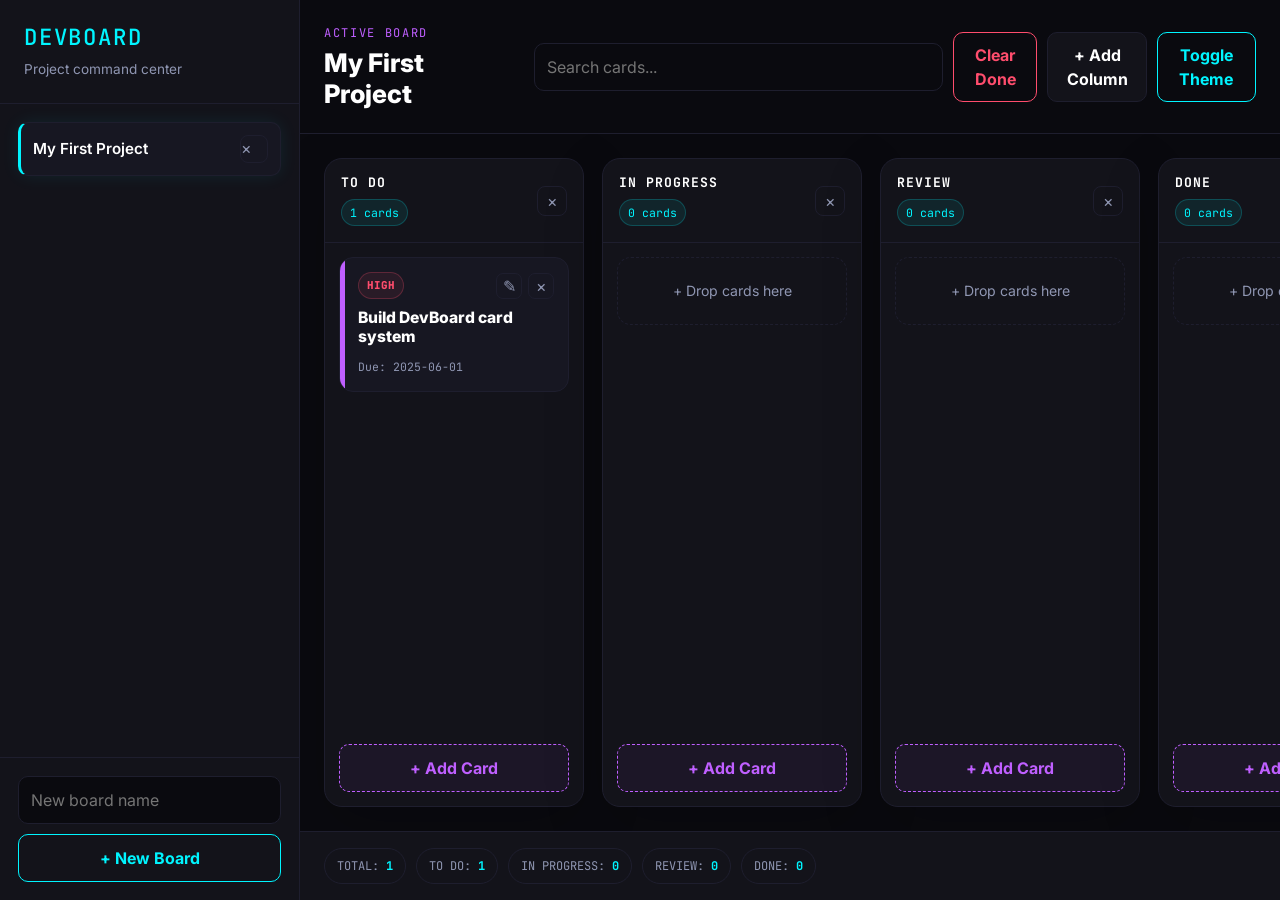
==== index.html @ eec7e01c "Build DevBoard project management app" ====
<!DOCTYPE html>
<html lang="en">
<head>
  <meta charset="UTF-8">
  <meta name="viewport" content="width=device-width, initial-scale=1.0">

  <title>DevBoard</title>

  <link
    href="https://cdn.jsdelivr.net/npm/bootstrap@5.3.8/dist/css/bootstrap.min.css"
    rel="stylesheet"
  >

  <link rel="preconnect" href="https://fonts.googleapis.com">
  <link rel="preconnect" href="https://fonts.gstatic.com" crossorigin>

  <link href="https://fonts.googleapis.com/css2?family=Inter:wght@400;500;600;700;800&family=JetBrains+Mono:wght@400;500;700&display=swap" rel="stylesheet">

  <link rel="stylesheet" href="devboard-styles.css">
</head>

<body>

  <div class="app-layout">

    <aside class="sidebar">
      <div class="sidebar-header">
        <h1>DEVBOARD</h1>
        <p>Project command center</p>
      </div>

      <div id="boardList" class="board-list"></div>

      <div class="sidebar-footer">
        <input id="newBoardInput" class="new-board-input" type="text" placeholder="New board name">

        <button id="newBoardBtn" class="new-board-btn">
          + New Board
        </button>
      </div>
    </aside>

    <main class="main-content">

      <header class="top-bar">

        <div>
          <p class="eyebrow">ACTIVE BOARD</p>
          <h2 id="activeBoardTitle">Project Board</h2>
        </div>

        <div class="top-actions">
          <input id="searchInput" class="search-input" type="search" placeholder="Search cards...">

          <button id="clearDoneBtn" class="danger-btn">
            Clear Done
          </button>

          <button id="addColumnBtn" class="secondary-btn">
            + Add Column
          </button>

          <button id="themeToggleBtn" class="theme-btn">
            Toggle Theme
          </button>
        </div>

      </header>

      <section id="boardContainer" class="board-container"></section>

      <section id="statsBar" class="stats-bar"></section>

    </main>

  </div>

  <script src="devboard-script.js"></script>

</body>
</html>
---- devboard-styles.css ----
:root {
  --bg: #0a0a0f;
  --surface: #13131a;
  --surface-soft: #171722;
  --border: #1e1e2e;
  --text: #ffffff;
  --muted: #8f96b2;
  --accent-cyan: #00f5ff;
  --accent-purple: #bf5fff;
  --danger: #ff4d6d;
  --low: #39ff88;
  --medium: #ffcc4d;
  --high: #ff4d6d;
}

html.light-theme {
  --bg: #f5f7fb;
  --surface: #ffffff;
  --surface-soft: #eef1f8;
  --border: #d8dbe5;
  --text: #121212;
  --muted: #6d7285;
  --accent-cyan: #0099aa;
  --accent-purple: #8a3cff;
  --danger: #d9274c;
  --low: #178b4b;
  --medium: #b77900;
  --high: #d9274c;
}

* {
  margin: 0;
  padding: 0;
  box-sizing: border-box;
}

body {
  min-height: 100vh;
  background: var(--bg);
  color: var(--text);
  font-family: "Inter", sans-serif;
}

.app-layout {
  display: flex;
  min-height: 100vh;
}

.sidebar {
  width: 300px;
  background: var(--surface);
  border-right: 1px solid var(--border);
  display: flex;
  flex-direction: column;
}

.sidebar-header {
  padding: 24px;
  border-bottom: 1px solid var(--border);
}

.sidebar-header h1 {
  margin: 0;
  color: var(--accent-cyan);
  font-family: "JetBrains Mono", monospace;
  font-size: 1.4rem;
  letter-spacing: 0.08em;
}

.sidebar-header p {
  margin-top: 8px;
  margin-bottom: 0;
  color: var(--muted);
  font-size: 0.85rem;
}

.board-list {
  flex: 1;
  padding: 18px;
  display: flex;
  flex-direction: column;
  gap: 10px;
}

.board-item {
  width: 100%;
  display: flex;
  align-items: center;
  justify-content: space-between;
  gap: 10px;
  padding: 12px;
  background: transparent;
  color: var(--muted);
  border: 1px solid transparent;
  border-left: 3px solid transparent;
  border-radius: 10px;
  text-align: left;
  cursor: pointer;
  transition: 0.2s ease;
}

.board-item:hover,
.board-item.active {
  background: var(--surface-soft);
  color: var(--text);
}

.board-item.active {
  border-color: var(--border);
  border-left-color: var(--accent-cyan);
  box-shadow: 0 0 18px rgba(0, 245, 255, 0.08);
}

.board-name {
  flex: 1;
  font-size: 0.95rem;
  font-weight: 600;
}

.delete-board-btn,
.delete-column-btn,
.card-action-btn {
  border: 1px solid var(--border);
  background: transparent;
  color: var(--muted);
  cursor: pointer;
}

.delete-board-btn {
  width: 28px;
  height: 28px;
  border-radius: 8px;
}

.delete-column-btn {
  width: 30px;
  height: 30px;
  border-radius: 8px;
}

.card-action-btn {
  width: 26px;
  height: 26px;
  border-radius: 7px;
}

.delete-board-btn:hover,
.delete-column-btn:hover,
.card-delete-btn:hover {
  color: var(--danger);
  border-color: var(--danger);
}

.sidebar-footer {
  padding: 18px;
  border-top: 1px solid var(--border);
}

.new-board-input,
.search-input,
.card-form input,
.card-form textarea,
.card-form select {
  width: 100%;
  padding: 11px 12px;
  background: var(--bg);
  color: var(--text);
  border: 1px solid var(--border);
  border-radius: 10px;
  outline: none;
}

.new-board-input:focus,
.search-input:focus,
.card-form input:focus,
.card-form textarea:focus,
.card-form select:focus {
  border-color: var(--accent-cyan);
  box-shadow: 0 0 14px rgba(0, 245, 255, 0.15);
}

.search-input {
  min-width: 220px;
}

.card-form textarea {
  min-height: 90px;
  resize: vertical;
}

.new-board-btn,
.secondary-btn,
.theme-btn,
.danger-btn,
.add-card-btn,
.form-save-btn,
.form-cancel-btn {
  border-radius: 10px;
  font-weight: 700;
  cursor: pointer;
  transition: 0.2s ease;
}

.new-board-btn {
  width: 100%;
  margin-top: 10px;
  padding: 11px 14px;
  border: 1px solid var(--accent-cyan);
  background: transparent;
  color: var(--accent-cyan);
}

.main-content {
  min-width: 0;
  flex: 1;
  display: flex;
  flex-direction: column;
}

.top-bar {
  display: flex;
  justify-content: space-between;
  align-items: center;
  gap: 18px;
  padding: 24px;
  border-bottom: 1px solid var(--border);
}

.eyebrow {
  margin-bottom: 6px;
  color: var(--accent-purple);
  font-family: "JetBrains Mono", monospace;
  font-size: 0.75rem;
  letter-spacing: 0.14em;
}

.top-bar h2 {
  margin: 0;
  font-size: 1.6rem;
  font-weight: 800;
}

.top-actions {
  display: flex;
  align-items: center;
  gap: 10px;
}

.theme-btn {
  border: 1px solid var(--accent-cyan);
  background: transparent;
  color: var(--accent-cyan);
  padding: 10px 18px;
}

.secondary-btn {
  border: 1px solid var(--border);
  background: var(--surface);
  color: var(--text);
  padding: 10px 18px;
}

.danger-btn {
  border: 1px solid var(--danger);
  background: transparent;
  color: var(--danger);
  padding: 10px 18px;
}

.new-board-btn:hover,
.theme-btn:hover,
.secondary-btn:hover {
  box-shadow: 0 0 15px rgba(0, 245, 255, 0.35);
}

.danger-btn:hover {
  box-shadow: 0 0 15px rgba(255, 77, 109, 0.28);
}

.board-container {
  flex: 1;
  padding: 24px;
  display: grid;
  grid-template-columns: repeat(4, minmax(260px, 1fr));
  gap: 18px;
  overflow-x: auto;
}

.board-column {
  min-height: 420px;
  background: var(--surface);
  border: 1px solid var(--border);
  border-radius: 18px;
  display: flex;
  flex-direction: column;
  box-shadow: 0 20px 60px rgba(0, 0, 0, 0.18);
  transition: 0.2s ease;
}

.board-column.drag-over {
  border: 1px dashed var(--accent-cyan);
  box-shadow: 0 0 24px rgba(0, 245, 255, 0.18);
}

.column-header {
  padding: 16px;
  display: flex;
  align-items: center;
  justify-content: space-between;
  gap: 10px;
  border-bottom: 1px solid var(--border);
}

.column-title {
  margin: 0;
  color: var(--text);
  font-family: "JetBrains Mono", monospace;
  font-size: 0.82rem;
  font-weight: 700;
  letter-spacing: 0.08em;
  text-transform: uppercase;
}

.column-count {
  display: inline-flex;
  margin-top: 8px;
  padding: 4px 8px;
  color: var(--accent-cyan);
  background: rgba(0, 245, 255, 0.08);
  border: 1px solid rgba(0, 245, 255, 0.2);
  border-radius: 999px;
  font-family: "JetBrains Mono", monospace;
  font-size: 0.72rem;
}

.card-list {
  flex: 1;
  padding: 14px;
  display: flex;
  flex-direction: column;
  gap: 12px;
}

.empty-column-text {
  padding: 22px 14px;
  color: var(--muted);
  border: 1px dashed var(--border);
  border-radius: 14px;
  font-size: 0.88rem;
  text-align: center;
}

.dev-card {
  position: relative;
  padding: 14px 14px 14px 18px;
  background: var(--surface-soft);
  border: 1px solid var(--border);
  border-radius: 14px;
  overflow: hidden;
  transition: 0.2s ease;
  cursor: grab;
}

.dev-card:active {
  cursor: grabbing;
}

.dev-card.dragging {
  opacity: 0.4;
}

.dev-card.search-dimmed {
  opacity: 0.25;
  filter: grayscale(1);
}

.dev-card:hover {
  transform: translateY(-2px);
  box-shadow: 0 14px 28px rgba(0, 0, 0, 0.22);
}

.card-color-bar {
  position: absolute;
  top: 0;
  left: 0;
  width: 5px;
  height: 100%;
}

.card-top-row {
  display: flex;
  align-items: center;
  justify-content: space-between;
  gap: 8px;
  margin-bottom: 10px;
}

.priority-badge {
  padding: 4px 8px;
  border-radius: 999px;
  font-family: "JetBrains Mono", monospace;
  font-size: 0.68rem;
  font-weight: 800;
}

.priority-low {
  color: var(--low);
  background: rgba(57, 255, 136, 0.08);
  border: 1px solid rgba(57, 255, 136, 0.2);
}

.priority-medium {
  color: var(--medium);
  background: rgba(255, 204, 77, 0.08);
  border: 1px solid rgba(255, 204, 77, 0.22);
}

.priority-high {
  color: var(--high);
  background: rgba(255, 77, 109, 0.08);
  border: 1px solid rgba(255, 77, 109, 0.25);
}

.card-actions {
  display: flex;
  gap: 6px;
}

.card-action-btn:hover {
  color: var(--accent-cyan);
  border-color: var(--accent-cyan);
}

.card-title {
  margin: 0;
  color: var(--text);
  font-size: 0.98rem;
  font-weight: 800;
  cursor: pointer;
}

.card-title:hover {
  color: var(--accent-cyan);
}

.card-description {
  margin-top: 8px;
  margin-bottom: 0;
  color: var(--muted);
  font-size: 0.85rem;
  line-height: 1.5;
}

.card-description.hidden {
  display: none;
}

.card-due-date {
  display: inline-block;
  margin-top: 12px;
  color: var(--muted);
  font-family: "JetBrains Mono", monospace;
  font-size: 0.72rem;
}

.add-card-btn {
  margin: 14px;
  padding: 11px 14px;
  border: 1px dashed var(--accent-purple);
  background: rgba(191, 95, 255, 0.06);
  color: var(--accent-purple);
}

.add-card-btn:hover {
  box-shadow: 0 0 14px rgba(191, 95, 255, 0.25);
}

.card-form {
  padding: 14px;
  background: var(--surface-soft);
  border: 1px solid var(--border);
  border-radius: 14px;
  display: flex;
  flex-direction: column;
  gap: 10px;
}

.color-options {
  display: flex;
  gap: 8px;
  flex-wrap: wrap;
}

.color-option {
  width: 28px;
  height: 28px;
  border: 2px solid transparent;
  border-radius: 50%;
  cursor: pointer;
}

.color-option.active {
  border-color: var(--text);
  box-shadow: 0 0 14px rgba(255, 255, 255, 0.25);
}

.form-actions {
  display: flex;
  gap: 8px;
}

.form-save-btn,
.form-cancel-btn {
  flex: 1;
  padding: 10px 12px;
}

.form-save-btn {
  border: 1px solid var(--accent-cyan);
  background: var(--accent-cyan);
  color: #001014;
}

.form-cancel-btn {
  border: 1px solid var(--border);
  background: transparent;
  color: var(--muted);
}

.stats-bar {
  padding: 16px 24px;
  display: flex;
  gap: 10px;
  flex-wrap: wrap;
  border-top: 1px solid var(--border);
  background: var(--surface);
}

.stat-pill {
  padding: 8px 12px;
  border: 1px solid var(--border);
  border-radius: 999px;
  color: var(--muted);
  font-family: "JetBrains Mono", monospace;
  font-size: 0.75rem;
  transition: transform 0.2s ease, box-shadow 0.2s ease;
}

.stat-pill.pop {
  transform: scale(1.06);
  box-shadow: 0 0 16px rgba(0, 245, 255, 0.18);
}

.stat-pill strong {
  color: var(--accent-cyan);
}

@media (max-width: 1200px) {
  .top-actions {
    flex-wrap: wrap;
    justify-content: flex-end;
  }
}

@media (max-width: 992px) {
  .board-container {
    grid-template-columns: repeat(2, minmax(260px, 1fr));
  }
}

@media (max-width: 768px) {
  .app-layout {
    flex-direction: column;
  }

  .sidebar {
    width: 100%;
    max-height: 280px;
    border-right: none;
    border-bottom: 1px solid var(--border);
  }

  .board-list {
    max-height: 120px;
    overflow-y: auto;
  }

  .top-bar {
    align-items: flex-start;
    flex-direction: column;
  }

  .top-actions {
    width: 100%;
    flex-direction: column;
  }

  .search-input,
  .theme-btn,
  .secondary-btn,
  .danger-btn {
    width: 100%;
  }

  .board-container {
    grid-template-columns: 1fr;
  }
}
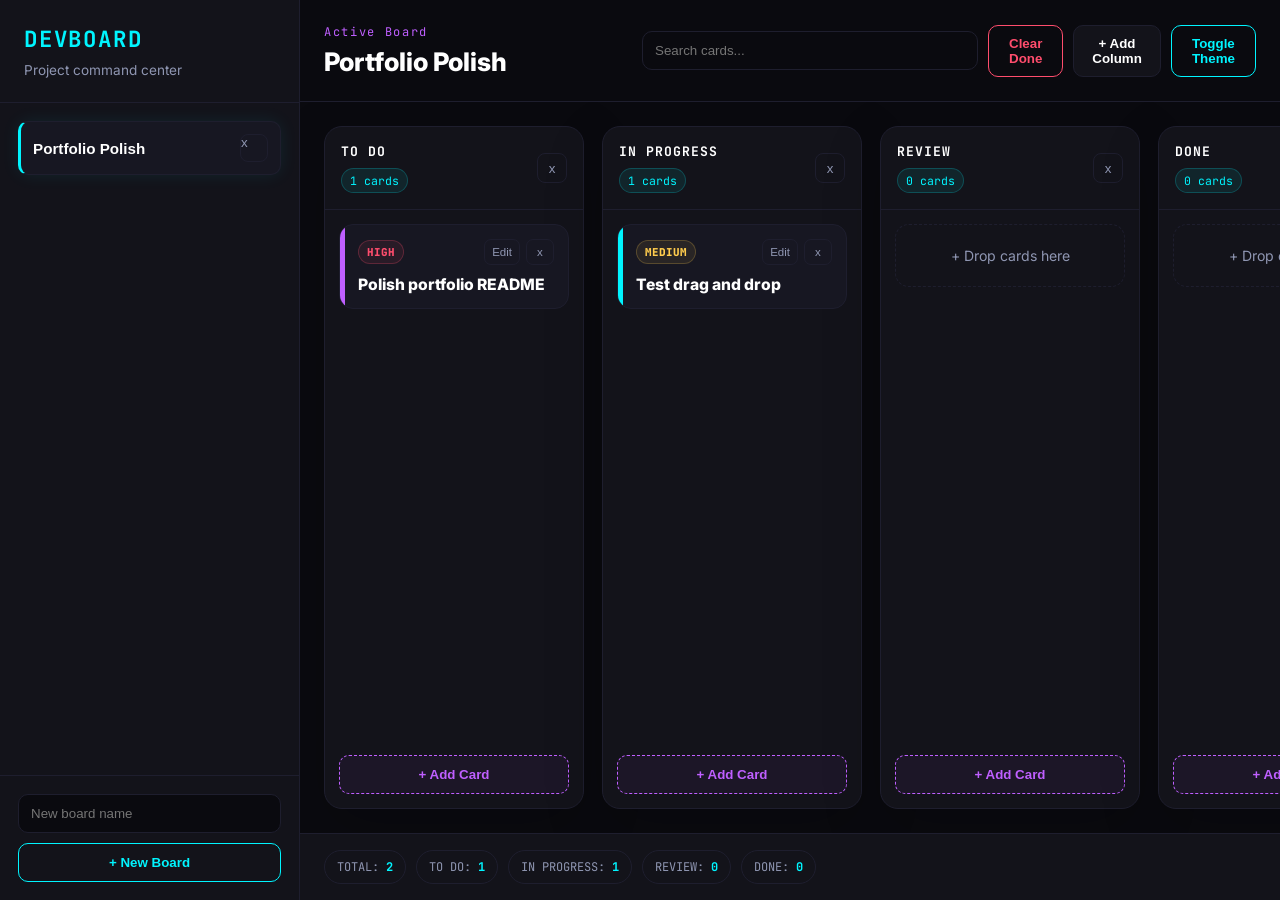
==== commit 9f391138: "Polish DevBoard kanban app" ====
--- a/index.html
+++ b/index.html
@@ -1,81 +1,87 @@
-<!DOCTYPE html>
+<!doctype html>
 <html lang="en">
-<head>
-  <meta charset="UTF-8">
-  <meta name="viewport" content="width=device-width, initial-scale=1.0">
+  <head>
+    <meta charset="UTF-8" />
+    <meta name="viewport" content="width=device-width, initial-scale=1.0" />
+    <meta
+      name="description"
+      content="A responsive vanilla JavaScript Kanban board with cards, custom columns, search, stats, drag-and-drop, and local saves."
+    />
 
-  <title>DevBoard</title>
+    <title>DevBoard</title>
 
-  <link
-    href="https://cdn.jsdelivr.net/npm/bootstrap@5.3.8/dist/css/bootstrap.min.css"
-    rel="stylesheet"
-  >
-
-  <link rel="preconnect" href="https://fonts.googleapis.com">
-  <link rel="preconnect" href="https://fonts.gstatic.com" crossorigin>
-
-  <link href="https://fonts.googleapis.com/css2?family=Inter:wght@400;500;600;700;800&family=JetBrains+Mono:wght@400;500;700&display=swap" rel="stylesheet">
-
-  <link rel="stylesheet" href="devboard-styles.css">
-</head>
-
-<body>
-
-  <div class="app-layout">
-
-    <aside class="sidebar">
-      <div class="sidebar-header">
-        <h1>DEVBOARD</h1>
-        <p>Project command center</p>
-      </div>
-
-      <div id="boardList" class="board-list"></div>
-
-      <div class="sidebar-footer">
-        <input id="newBoardInput" class="new-board-input" type="text" placeholder="New board name">
-
-        <button id="newBoardBtn" class="new-board-btn">
-          + New Board
-        </button>
-      </div>
-    </aside>
-
-    <main class="main-content">
-
-      <header class="top-bar">
-
-        <div>
-          <p class="eyebrow">ACTIVE BOARD</p>
-          <h2 id="activeBoardTitle">Project Board</h2>
+    <link rel="preconnect" href="https://fonts.googleapis.com" />
+    <link rel="preconnect" href="https://fonts.gstatic.com" crossorigin />
+    <link
+      href="https://fonts.googleapis.com/css2?family=Inter:wght@400;500;600;700;800&family=JetBrains+Mono:wght@400;500;700&display=swap"
+      rel="stylesheet"
+    />
+    <link rel="stylesheet" href="devboard-styles.css" />
+  </head>
+  <body>
+    <div class="app-layout">
+      <aside class="sidebar">
+        <div class="sidebar-header">
+          <h1>DEVBOARD</h1>
+          <p>Project command center</p>
         </div>
 
-        <div class="top-actions">
-          <input id="searchInput" class="search-input" type="search" placeholder="Search cards...">
+        <div id="boardList" class="board-list" aria-label="Boards"></div>
 
-          <button id="clearDoneBtn" class="danger-btn">
-            Clear Done
-          </button>
-
-          <button id="addColumnBtn" class="secondary-btn">
-            + Add Column
-          </button>
-
-          <button id="themeToggleBtn" class="theme-btn">
-            Toggle Theme
+        <div class="sidebar-footer">
+          <label class="sr-only" for="newBoardInput">New board name</label>
+          <input
+            id="newBoardInput"
+            class="new-board-input"
+            type="text"
+            placeholder="New board name"
+          />
+          <button id="newBoardBtn" class="new-board-btn" type="button">
+            + New Board
           </button>
         </div>
+      </aside>
 
-      </header>
+      <main class="main-content">
+        <header class="top-bar">
+          <div>
+            <p class="eyebrow">Active Board</p>
+            <h2 id="activeBoardTitle">Project Board</h2>
+          </div>
 
-      <section id="boardContainer" class="board-container"></section>
+          <div class="top-actions">
+            <label class="sr-only" for="searchInput">Search cards</label>
+            <input
+              id="searchInput"
+              class="search-input"
+              type="search"
+              placeholder="Search cards..."
+            />
+            <button id="clearDoneBtn" class="danger-btn" type="button">
+              Clear Done
+            </button>
+            <button id="addColumnBtn" class="secondary-btn" type="button">
+              + Add Column
+            </button>
+            <button id="themeToggleBtn" class="theme-btn" type="button">
+              Toggle Theme
+            </button>
+          </div>
+        </header>
 
-      <section id="statsBar" class="stats-bar"></section>
+        <section
+          id="boardContainer"
+          class="board-container"
+          aria-label="Kanban board"
+        ></section>
+        <section
+          id="statsBar"
+          class="stats-bar"
+          aria-label="Board stats"
+        ></section>
+      </main>
+    </div>
 
-    </main>
-
-  </div>
-
-  <script src="devboard-script.js"></script>
-
-</body>
-</html>+    <script src="devboard-script.js"></script>
+  </body>
+</html>
--- a/devboard-styles.css
+++ b/devboard-styles.css
@@ -34,6 +34,18 @@
   box-sizing: border-box;
 }
 
+.sr-only {
+  position: absolute;
+  width: 1px;
+  height: 1px;
+  padding: 0;
+  margin: -1px;
+  overflow: hidden;
+  clip: rect(0, 0, 0, 0);
+  white-space: nowrap;
+  border: 0;
+}
+
 body {
   min-height: 100vh;
   background: var(--bg);
@@ -139,9 +151,11 @@
 }
 
 .card-action-btn {
-  width: 26px;
+  min-width: 28px;
   height: 26px;
+  padding: 0 7px;
   border-radius: 7px;
+  font-size: 0.72rem;
 }
 
 .delete-board-btn:hover,
@@ -543,7 +557,9 @@
   color: var(--muted);
   font-family: "JetBrains Mono", monospace;
   font-size: 0.75rem;
-  transition: transform 0.2s ease, box-shadow 0.2s ease;
+  transition:
+    transform 0.2s ease,
+    box-shadow 0.2s ease;
 }
 
 .stat-pill.pop {
@@ -605,4 +621,4 @@
   .board-container {
     grid-template-columns: 1fr;
   }
-}+}
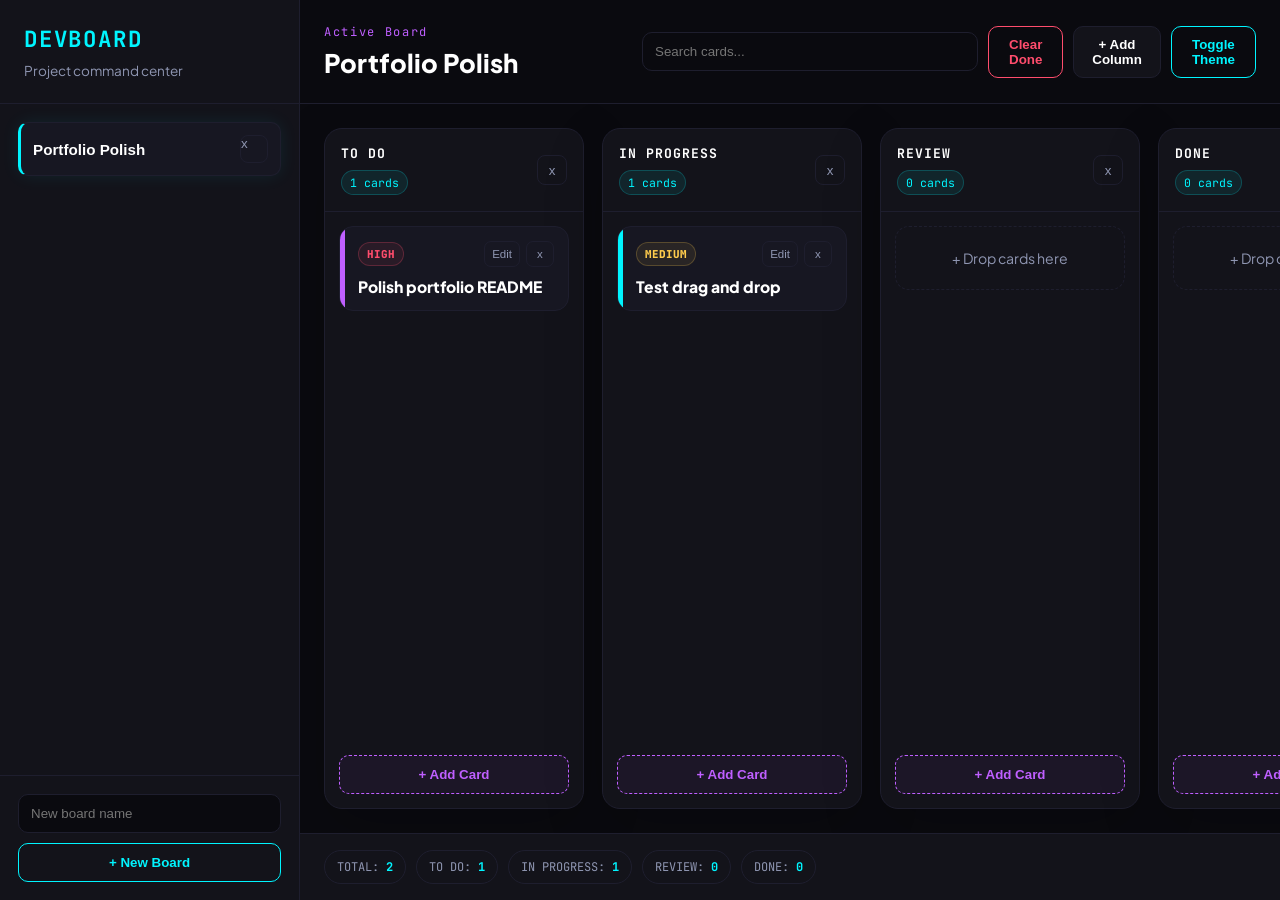
==== commit 797470c1: "Replace Inter with Plus Jakarta Sans Inter is the generic default reached for everywhere; this app s" ====
--- a/index.html
+++ b/index.html
@@ -8,12 +8,28 @@
       content="A responsive vanilla JavaScript Kanban board with cards, custom columns, search, stats, drag-and-drop, and local saves."
     />
 
-    <title>DevBoard</title>
+    <title>DevBoard | Vanilla JS Kanban Board with Drag-and-Drop</title>
+
+    <link rel="canonical" href="https://fazal305.github.io/devboard/" />
+
+    <meta property="og:type" content="website" />
+    <meta property="og:url" content="https://fazal305.github.io/devboard/" />
+    <meta property="og:title" content="DevBoard" />
+    <meta
+      property="og:description"
+      content="A responsive vanilla JavaScript Kanban board with cards, columns, drag-and-drop, search, stats, themes, and local saves."
+    />
+    <meta name="twitter:card" content="summary_large_image" />
+    <meta name="twitter:title" content="DevBoard" />
+    <meta
+      name="twitter:description"
+      content="A responsive vanilla JavaScript Kanban board with cards, columns, drag-and-drop, search, stats, themes, and local saves."
+    />
 
     <link rel="preconnect" href="https://fonts.googleapis.com" />
     <link rel="preconnect" href="https://fonts.gstatic.com" crossorigin />
     <link
-      href="https://fonts.googleapis.com/css2?family=Inter:wght@400;500;600;700;800&family=JetBrains+Mono:wght@400;500;700&display=swap"
+      href="https://fonts.googleapis.com/css2?family=Plus+Jakarta+Sans:wght@400;500;600;700;800&family=JetBrains+Mono:wght@400;500;700&display=swap"
       rel="stylesheet"
     />
     <link rel="stylesheet" href="devboard-styles.css" />
--- a/devboard-styles.css
+++ b/devboard-styles.css
@@ -50,7 +50,7 @@
   min-height: 100vh;
   background: var(--bg);
   color: var(--text);
-  font-family: "Inter", sans-serif;
+  font-family: "Plus Jakarta Sans", sans-serif;
 }
 
 .app-layout {
